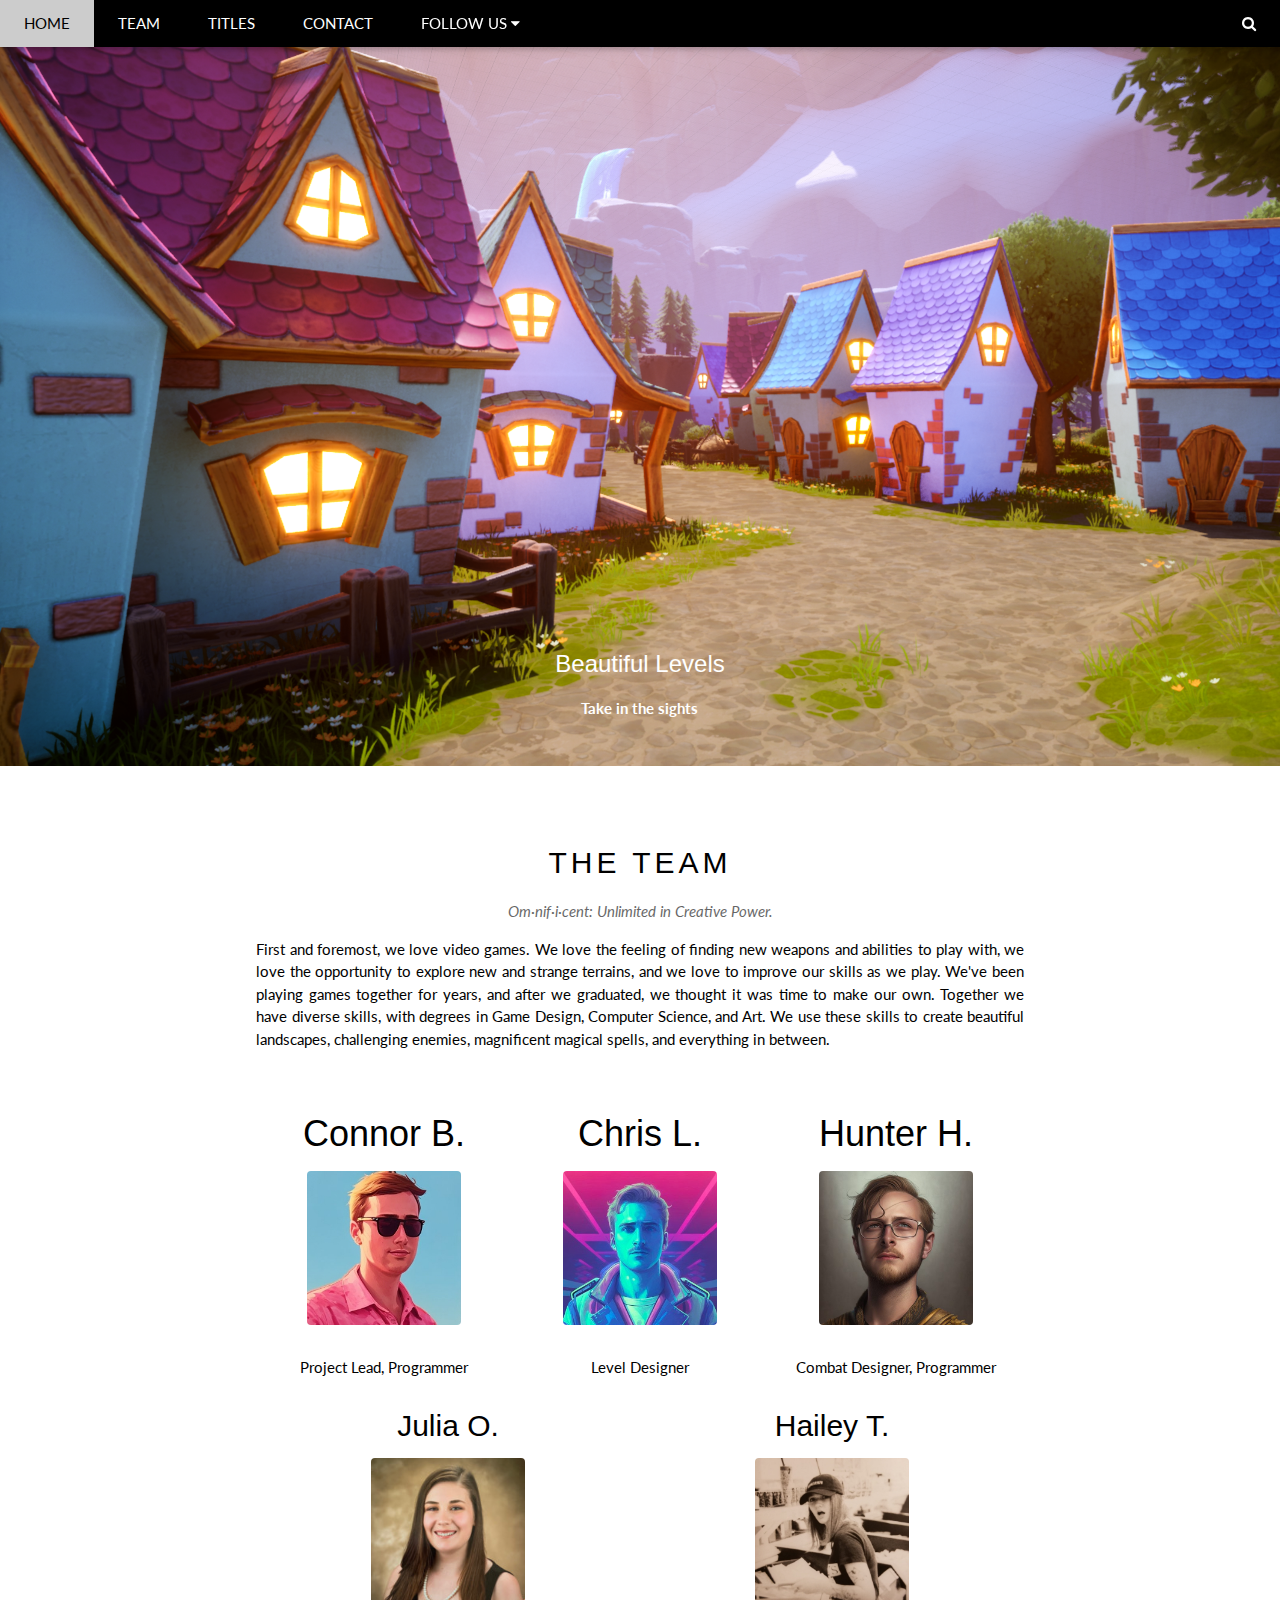
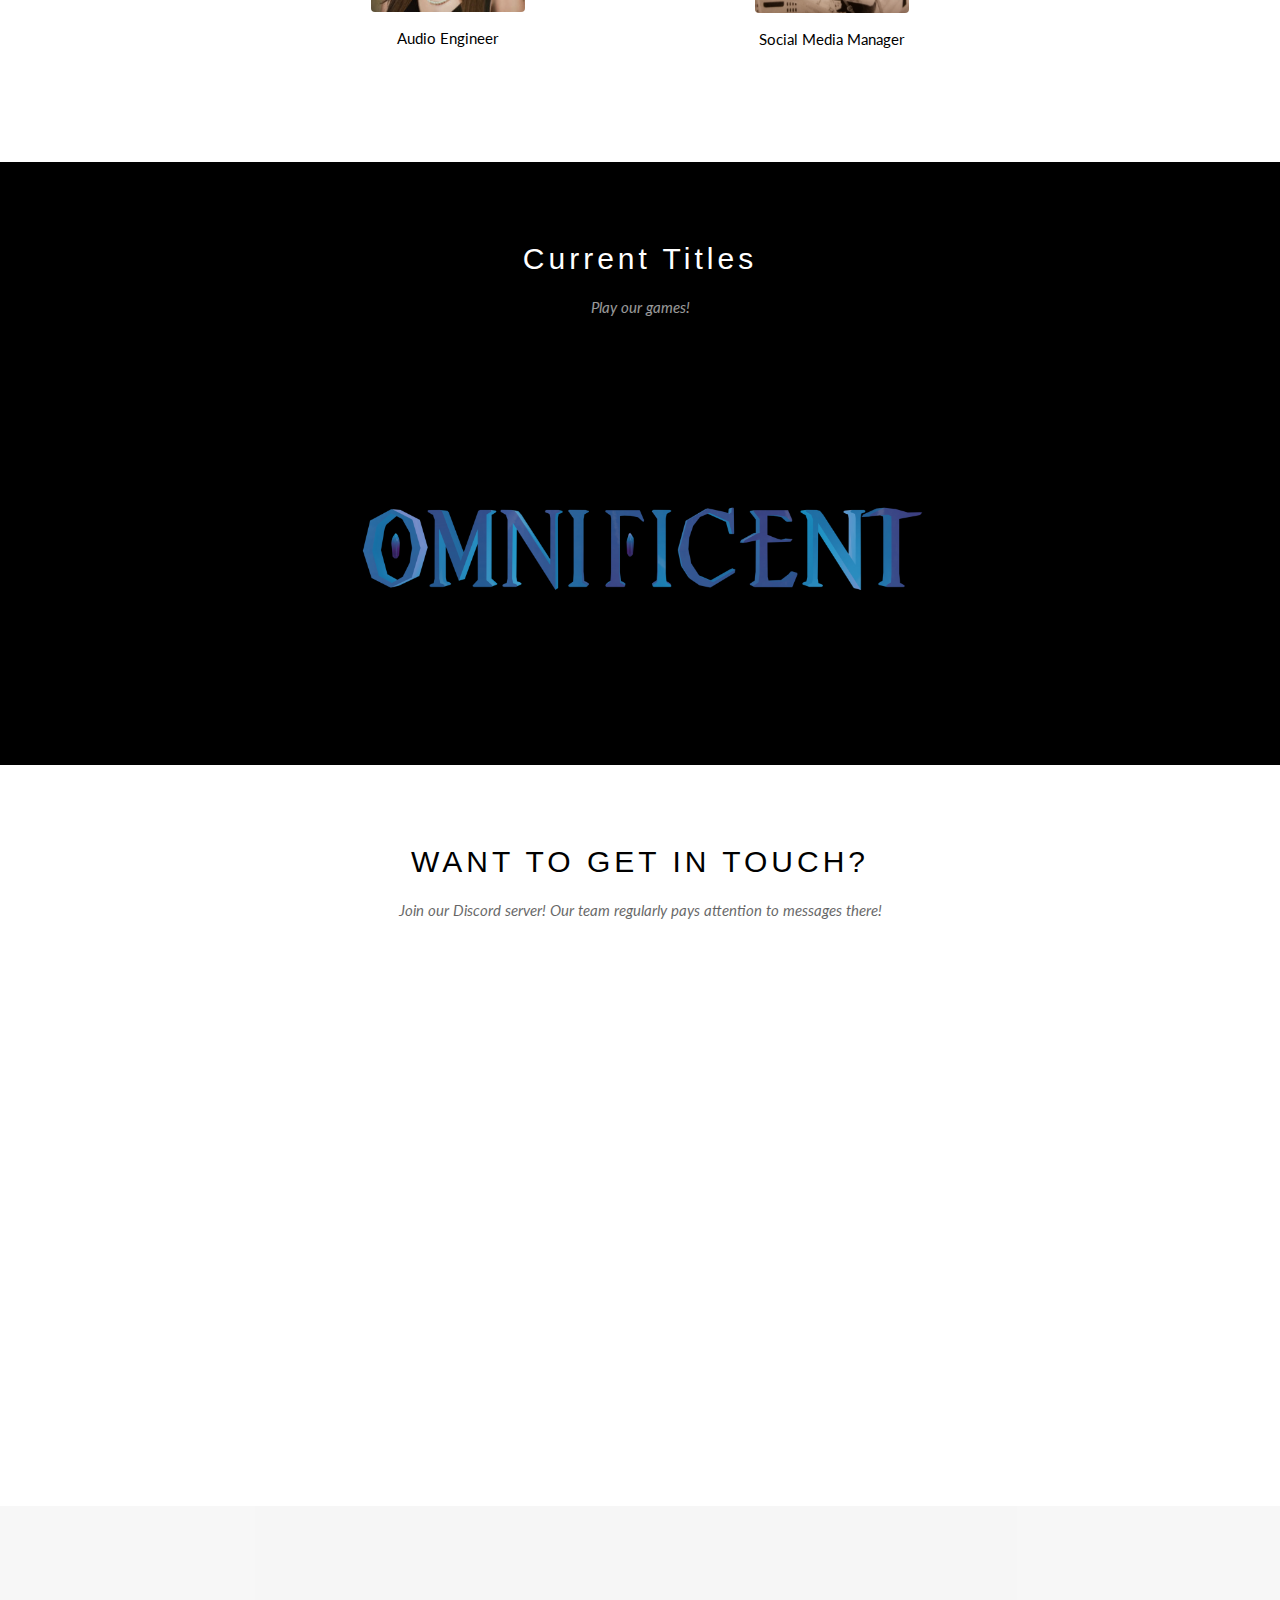
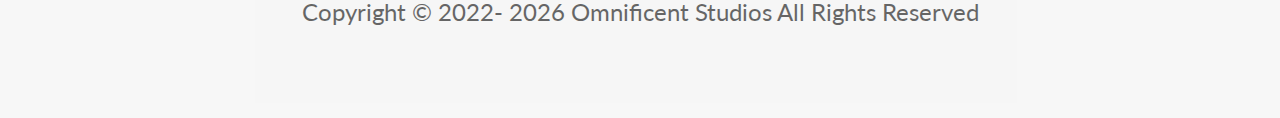
==== index.html @ 4ed0b1a4 "HOTDAWG" ====
<!DOCTYPE html>
<html lang="en">
<!-- todo -->

<head>
    <title>Omnificent Studios</title>
    <meta charset="UTF-8">
    <meta name="viewport" content="width=device-width, initial-scale=1">
    <link rel="stylesheet" href="https://www.w3schools.com/w3css/4/w3.css">
    <link rel="stylesheet" href="https://fonts.googleapis.com/css?family=Lato">
    <link rel="stylesheet" href="https://cdnjs.cloudflare.com/ajax/libs/font-awesome/4.7.0/css/font-awesome.min.css">
    <link rel="icon" type="image/x-icon" href="image/OmnificentLogo.png">
    <style>
        body {
            font-family: "Lato", sans-serif
        }

        .mySlides {
            display: none
        }
    </style>
</head>

<body>

    <!-- Navbar -->
    <div class="w3-top">
        <div class="w3-bar w3-black w3-card">
            <a class="w3-bar-item w3-button w3-padding-large w3-hide-medium w3-hide-large w3-right"
                href="javascript:void(0)" onclick="myFunction()" title="Toggle Navigation Menu"><i
                    class="fa fa-bars"></i></a>
            <a href="#" class="w3-bar-item w3-button w3-padding-large">HOME</a>
            <a href="#TEAM" class="w3-bar-item w3-button w3-padding-large w3-hide-small">TEAM</a>
            <a href="#TITLES" class="w3-bar-item w3-button w3-padding-large w3-hide-small">TITLES</a>
            <a href="#contact" class="w3-bar-item w3-button w3-padding-large w3-hide-small">CONTACT</a>
            <div class="w3-dropdown-hover w3-hide-small">
                <button class="w3-padding-large w3-button" title="More">FOLLOW US <i
                        class="fa fa-caret-down"></i></button>
                <div class="w3-dropdown-content w3-bar-block w3-card-4">
                    <a href="https://www.youtube.com/channel/UC7obiuzpJmPqvEyCqU0gZtw" target="_blank"
                        class="w3-bar-item w3-button">YouTube</a>
                    <a href="https://www.tiktok.com/@omnificentgame" target="_blank"
                        class="w3-bar-item w3-button">TikTok</a>
                    <a href="https://twitter.com/OmnificentGame" target="_blank"
                        class="w3-bar-item w3-button">Twitter</a>

                </div>
            </div>
            <a href="javascript:void(0)" class="w3-padding-large w3-hover-red w3-hide-small w3-right"><i
                    class="fa fa-search"></i></a>
        </div>
    </div>

    <!-- Navbar on small screens (remove the onclick attribute if you want the navbar to always show on top of the content when clicking on the links) -->
    <div id="navDemo" class="w3-bar-block w3-black w3-hide w3-hide-large w3-hide-medium w3-top" style="margin-top:46px">
        <a href="#TEAM" class="w3-bar-item w3-button w3-padding-large" onclick="myFunction()">TEAM</a>
        <a href="#TITLES" class="w3-bar-item w3-button w3-padding-large" onclick="myFunction()">TITLES</a>
        <a href="#contact" class="w3-bar-item w3-button w3-padding-large" onclick="myFunction()">CONTACT</a>
        <div class="w3-dropdown-hover">
            <button class="w3-padding-large w3-button" title="More">FOLLOW US <i class="fa fa-caret-down"></i></button>
            <div class="w3-dropdown-content w3-bar-block w3-card-4">
                <a href="https://www.youtube.com/channel/UC7obiuzpJmPqvEyCqU0gZtw" target="_blank"
                    class="w3-bar-item w3-button">YouTube</a>
                <a href="https://www.tiktok.com/@omnificentgame" target="_blank"
                    class="w3-bar-item w3-button">TikTok</a>
                <a href="https://twitter.com/OmnificentGame" target="_blank" class="w3-bar-item w3-button">Twitter</a>

            </div>
        </div>
    </div>

    <!-- Page content -->
    <div class="w3-content" style="max-width:2000px;margin-top:46px">

        <!-- Automatic Slideshow Images -->
        <div class="mySlides w3-display-container w3-center">
            <img src="image/VillageShot.png" style="width:100%">
            <div class="w3-display-bottommiddle w3-container w3-text-white w3-padding-32 w3-hide-small">
                <h3>Beautiful Levels</h3>
                <p><b>Take in the sights</b></p>
            </div>
        </div>
        <div class="mySlides w3-display-container w3-center">
            <img src="image/lighthouseShot.png" style="width:100%">
            <div class="w3-display-bottommiddle w3-container w3-text-white w3-padding-32 w3-hide-small">
                <h3>Peaceful Areas</h3>
                <p><b>Take a breather</b></p>
            </div>
        </div>
        <div class="mySlides w3-display-container w3-center">
            <img src="image/OmnificentEnemiesTeamUpShot.png" style="width:100%">
            <div class="w3-display-bottommiddle w3-container w3-text-white w3-padding-32 w3-hide-small">
                <h3>Spooky Enemies</h3>
                <p><b>Shoot em</b></p>
            </div>
        </div>

        <!-- The TEAM Section -->
        <div class="w3-container w3-content w3-center w3-padding-64" style="max-width:800px" id="TEAM">
            <h2 class="w3-wide">THE TEAM</h2>
            <p class="w3-opacity"><i>Om·​nif·​i·​cent: Unlimited in Creative Power.</i></p>
            <p class="w3-justify">First and foremost, we love video games. We love the feeling of finding new weapons
                and abilities to play with, we love the opportunity to explore new and strange terrains, and we love to
                improve our skills as we play. We've been playing games together for years, and after we graduated, we
                thought it was time to make our own. Together we have diverse skills, with degrees in
                Game Design, Computer Science, and Art. We use these skills to create beautiful landscapes, challenging
                enemies, magnificent magical spells, and everything in between.</p>
            <div class="w3-row w3-padding-32">
                <div class="w3-third">
                    <h1>Connor B.</h1>
                    <a href="https://www.linkedin.com/in/connor-bass-6b87a3230/" target="_blank"><img
                            src="image/connor.png" class="w3-round w3-margin-bottom" alt="Connor B."
                            style="width:60%"></a>
                    <p>Project Lead, Programmer</p>
                </div>
                <div class="w3-third">
                    <h1>Chris L.</h1>
                    <a href="https://www.linkedin.com/in/christopherlenhart/" target="_blank"><img src="image/chris.png"
                            class="w3-round w3-margin-bottom" alt="Chris L." style="width:60%"></a>
                    <p>Level Designer</p>
                </div>
                <div class="w3-third">
                    <h1>Hunter H.</h1>
                    <a href="https://www.linkedin.com/in/hunter-holbrook-2a7b76183/" target="_blank"><img
                            src="image/goatman.png" class="w3-round w3-margin-bottom" alt="Hunter H."
                            style="width:60%"></a>
                    <p>Combat Designer, Programmer</p>
                </div>
                <div class="w3-half">
                    <h2>Julia O.</h2>
                    <a href="https://www.linkedin.com/in/julia-oliver-1b2a55182/" target="_blank"><img
                            src="image/julia.jfif" class="w3-round" alt="Julia O." style="width:40%"></a>
                    <p>Audio Engineer</p>
                </div>

                <div class="w3-half">
                    <h2>Hailey T.</h2>
                    <a href="https://www.linkedin.com/in/hailey-tredo-a8a725162/" target="_blank"><img
                            src="image/hotdoghailey.jpg" class="w3-round" alt="Hailey T." style="width:40%"></a>
                    <p>Social Media Manager</p>
                </div>
            </div>
        </div>

        <!-- The Team Section -->
        <div class="w3-black" id="TITLES">
            <div class="w3-container w3-center w3-content w3-padding-64" style="max-width:800px">
                <h2 class="w3-wide w3-center">Current Titles</h2>
                <p class="w3-opacity w3-center"><i>Play our games!</i></p><br>
                <a href="https://store.steampowered.com/" target="_blank"><img src="image/transparentomnilogo.png"
                        class="w3-image" style="width:80%"></a>
            </div>
        </div>
    </div>



    <!-- The Contact Section -->
    <div class="w3-container w3-center w3-content w3-padding-64" style="max-width:800px" id="contact">
        <h2 class="w3-wide w3-center">WANT TO GET IN TOUCH?</h2>
        <p class="w3-opacity w3-center"><i>Join our Discord server! Our team regularly pays attention to messages
                there!</i></p>
        <iframe src="https://discord.com/widget?id=1019118614487502868&theme=dark" width="350" height="500"
            allowtransparency="true" frameborder="0"
            sandbox="allow-popups allow-popups-to-escape-sandbox allow-same-origin allow-scripts"></iframe>

    </div>

    <!-- End Page Content -->
    </div>

    <!-- Image of location/map -->
    <!-- <img src="image/omnitown.png" class="w3-image w3-greyscale-min" style="width:100%"> -->

    <!-- Footer -->
    <footer class="w3-container w3-padding-64 w3-center w3-opacity w3-light-grey w3-xlarge">
        <p style="text-align: center"> Copyright &copy; 2022-
            <script>document.write(new Date().getFullYear())</script> Omnificent Studios All Rights Reserved
        </p>
    </footer>

    <script>
        // Automatic Slideshow - change image every 4 seconds
        var myIndex = 0;
        carousel();

        function carousel() {
            var i;
            var x = document.getElementsByClassName("mySlides");
            for (i = 0; i < x.length; i++) {
                x[i].style.display = "none";
            }
            myIndex++;
            if (myIndex > x.length) { myIndex = 1 }
            x[myIndex - 1].style.display = "block";
            setTimeout(carousel, 4000);
        }

        // Used to toggle the menu on small screens when clicking on the menu button
        function myFunction() {
            var x = document.getElementById("navDemo");
            if (x.className.indexOf("w3-show") == -1) {
                x.className += " w3-show";
            } else {
                x.className = x.className.replace(" w3-show", "");
            }
        }

        // When the user clicks anywhere outside of the modal, close it
        var modal = document.getElementById('ticketModal');
        window.onclick = function (event) {
            if (event.target == modal) {
                modal.style.display = "none";
            }
        }
    </script>

</body>

</html>
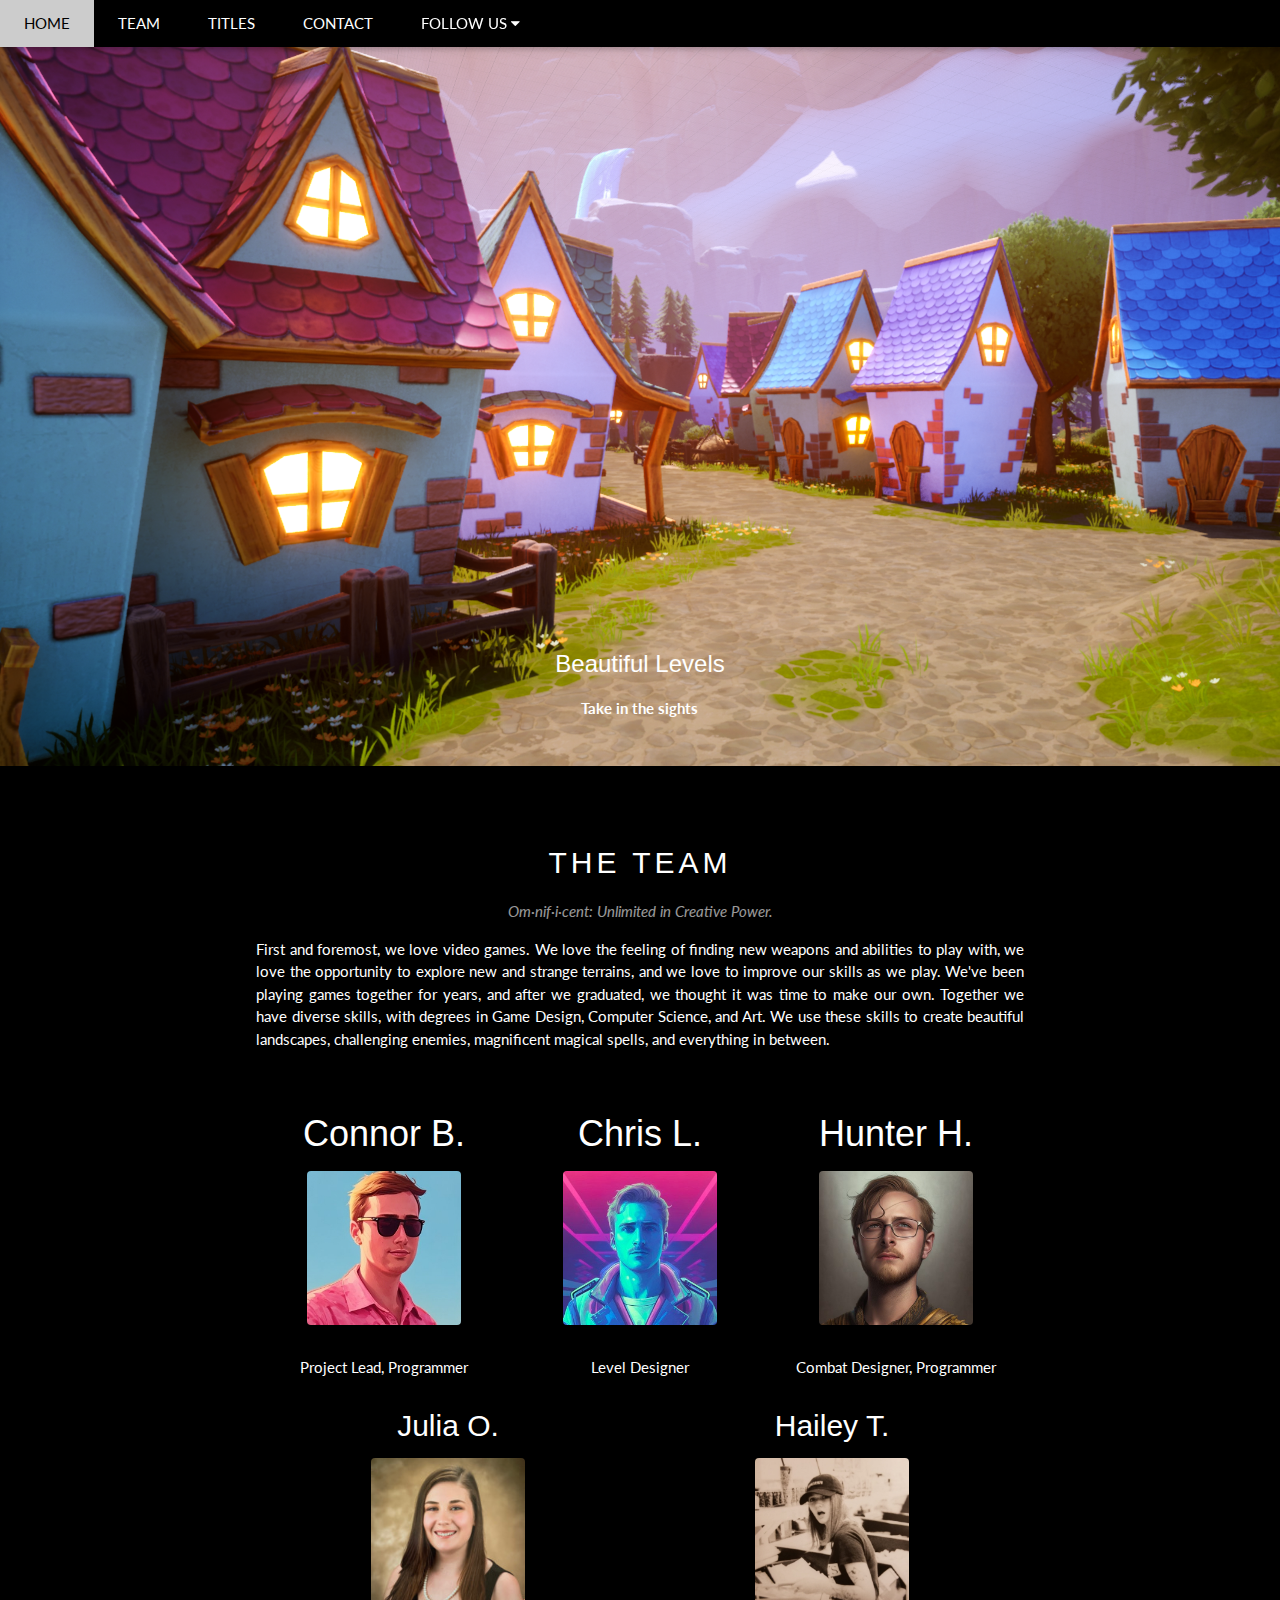
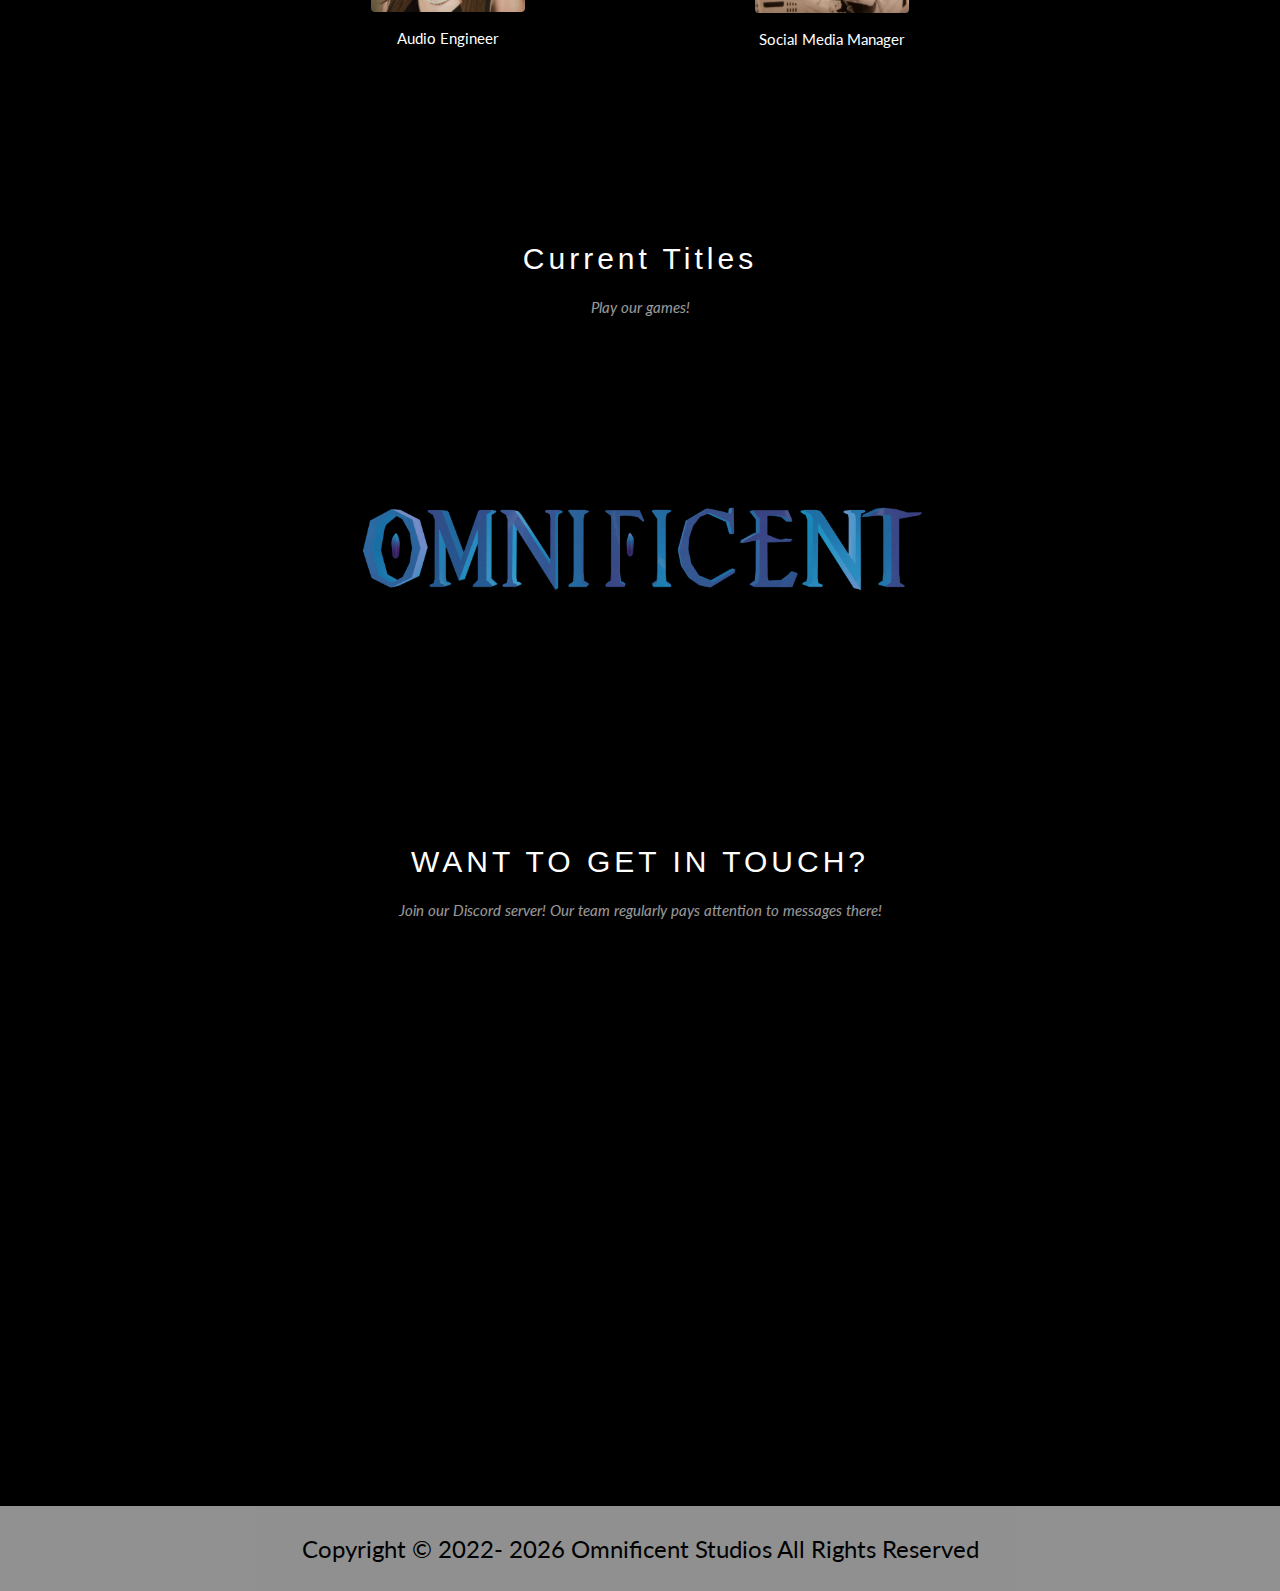
==== commit 95120ff4: "dark" ====
--- a/index.html
+++ b/index.html
@@ -21,7 +21,7 @@
     </style>
 </head>
 
-<body>
+<body class="w3-black">
 
     <!-- Navbar -->
     <div class="w3-top">
@@ -46,8 +46,7 @@
 
                 </div>
             </div>
-            <a href="javascript:void(0)" class="w3-padding-large w3-hover-red w3-hide-small w3-right"><i
-                    class="fa fa-search"></i></a>
+            
         </div>
     </div>
 
@@ -70,7 +69,7 @@
     </div>
 
     <!-- Page content -->
-    <div class="w3-content" style="max-width:2000px;margin-top:46px">
+    <div class="w3-content w3-black" style="max-width:2000px;margin-top:46px">
 
         <!-- Automatic Slideshow Images -->
         <div class="mySlides w3-display-container w3-center">
@@ -96,7 +95,7 @@
         </div>
 
         <!-- The TEAM Section -->
-        <div class="w3-container w3-content w3-center w3-padding-64" style="max-width:800px" id="TEAM">
+        <div class="w3-container w3-black w3-content w3-center w3-padding-64" style="max-width:800px" id="TEAM">
             <h2 class="w3-wide">THE TEAM</h2>
             <p class="w3-opacity"><i>Om·​nif·​i·​cent: Unlimited in Creative Power.</i></p>
             <p class="w3-justify">First and foremost, we love video games. We love the feeling of finding new weapons
@@ -156,7 +155,7 @@
 
 
     <!-- The Contact Section -->
-    <div class="w3-container w3-center w3-content w3-padding-64" style="max-width:800px" id="contact">
+    <div class="w3-container w3-black w3-center w3-content w3-padding-64" style="max-width:800px" id="contact">
         <h2 class="w3-wide w3-center">WANT TO GET IN TOUCH?</h2>
         <p class="w3-opacity w3-center"><i>Join our Discord server! Our team regularly pays attention to messages
                 there!</i></p>
@@ -173,7 +172,7 @@
     <!-- <img src="image/omnitown.png" class="w3-image w3-greyscale-min" style="width:100%"> -->
 
     <!-- Footer -->
-    <footer class="w3-container w3-padding-64 w3-center w3-opacity w3-light-grey w3-xlarge">
+    <footer class="w3-container w3-black  w3-center w3-opacity w3-light-grey w3-xlarge">
         <p style="text-align: center"> Copyright &copy; 2022-
             <script>document.write(new Date().getFullYear())</script> Omnificent Studios All Rights Reserved
         </p>
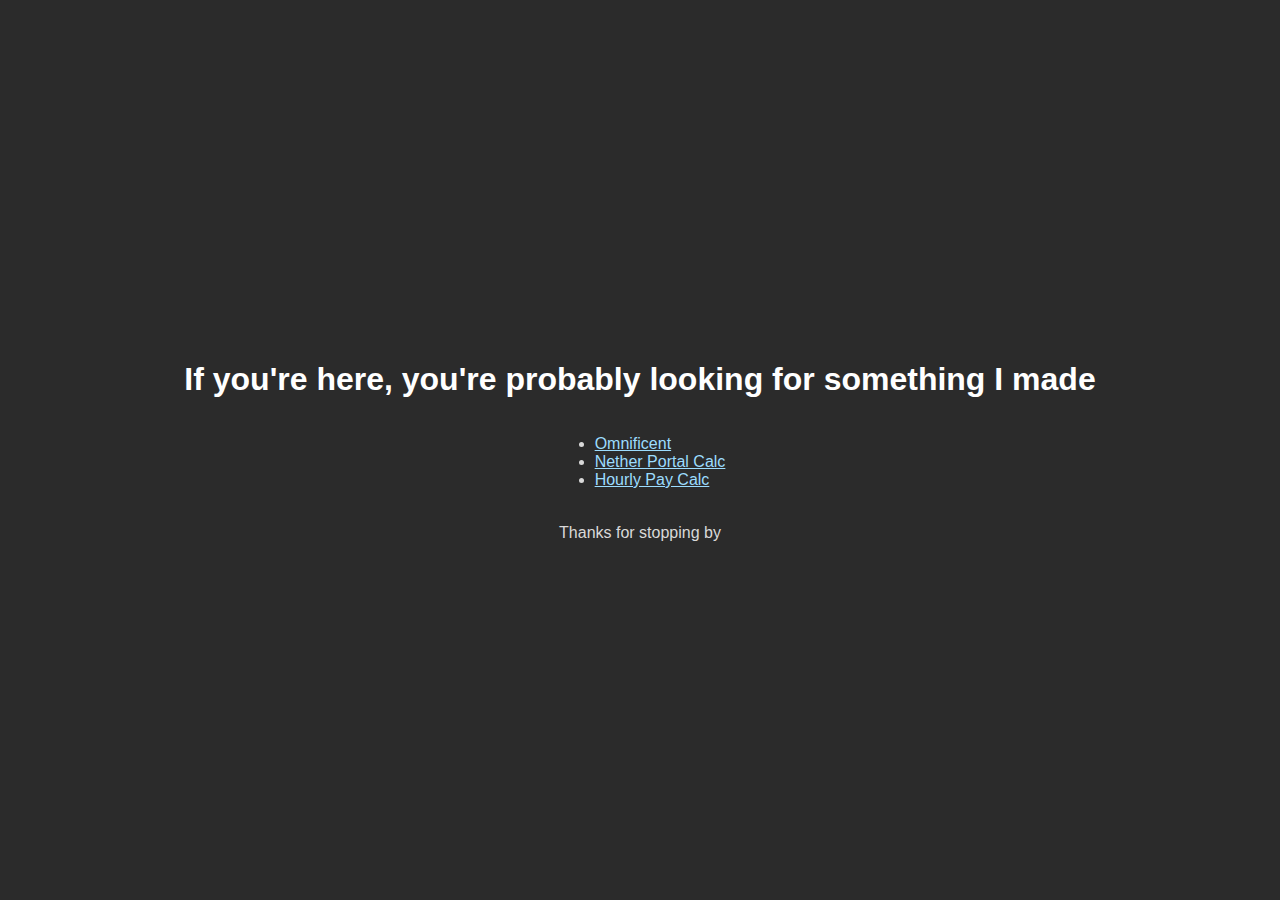
==== commit 5d58847d: "changed files around" ====
--- a/index.html
+++ b/index.html
@@ -1,219 +1,21 @@
+<!-- html boilerplate -->
 <!DOCTYPE html>
 <html lang="en">
-<!-- todo -->
+<head>
+    <meta charset="UTF-8">
+    <title>My stuff</title>
+</head>
+<body>
 
-<head>
-    <title>Omnificent Studios</title>
-    <meta charset="UTF-8">
-    <meta name="viewport" content="width=device-width, initial-scale=1">
-    <link rel="stylesheet" href="https://www.w3schools.com/w3css/4/w3.css">
-    <link rel="stylesheet" href="https://fonts.googleapis.com/css?family=Lato">
-    <link rel="stylesheet" href="https://cdnjs.cloudflare.com/ajax/libs/font-awesome/4.7.0/css/font-awesome.min.css">
-    <link rel="icon" type="image/x-icon" href="image/OmnificentLogo.png">
-    <style>
-        body {
-            font-family: "Lato", sans-serif
-        }
+    <link rel="stylesheet" href="nethercalc.css">
+    <h1>If you're here, you're probably looking for something I made</h1>
+    <ul>
+        
+        <li> <a href="omnificent.html">Omnificent</a> </li>
+        <li> <a href="nethercalc.html">Nether Portal Calc</a> </li>
+        <li> <a href="moneycalc.html">Hourly Pay Calc</a> </li>
+    </ul>
+    <p>Thanks for stopping by</p>
+</body>
+</html>
 
-        .mySlides {
-            display: none
-        }
-    </style>
-</head>
-
-<body class="w3-black">
-
-    <!-- Navbar -->
-    <div class="w3-top">
-        <div class="w3-bar w3-black w3-card">
-            <a class="w3-bar-item w3-button w3-padding-large w3-hide-medium w3-hide-large w3-right"
-                href="javascript:void(0)" onclick="myFunction()" title="Toggle Navigation Menu"><i
-                    class="fa fa-bars"></i></a>
-            <a href="#" class="w3-bar-item w3-button w3-padding-large">HOME</a>
-            <a href="#TEAM" class="w3-bar-item w3-button w3-padding-large w3-hide-small">TEAM</a>
-            <a href="#TITLES" class="w3-bar-item w3-button w3-padding-large w3-hide-small">TITLES</a>
-            <a href="#contact" class="w3-bar-item w3-button w3-padding-large w3-hide-small">CONTACT</a>
-            <div class="w3-dropdown-hover w3-hide-small">
-                <button class="w3-padding-large w3-button" title="More">FOLLOW US <i
-                        class="fa fa-caret-down"></i></button>
-                <div class="w3-dropdown-content w3-bar-block w3-card-4">
-                    <a href="https://www.youtube.com/channel/UC7obiuzpJmPqvEyCqU0gZtw" target="_blank"
-                        class="w3-bar-item w3-button">YouTube</a>
-                    <a href="https://www.tiktok.com/@omnificentgame" target="_blank"
-                        class="w3-bar-item w3-button">TikTok</a>
-                    <a href="https://twitter.com/OmnificentGame" target="_blank"
-                        class="w3-bar-item w3-button">Twitter</a>
-
-                </div>
-            </div>
-            
-        </div>
-    </div>
-
-    <!-- Navbar on small screens (remove the onclick attribute if you want the navbar to always show on top of the content when clicking on the links) -->
-    <div id="navDemo" class="w3-bar-block w3-black w3-hide w3-hide-large w3-hide-medium w3-top" style="margin-top:46px">
-        <a href="#TEAM" class="w3-bar-item w3-button w3-padding-large" onclick="myFunction()">TEAM</a>
-        <a href="#TITLES" class="w3-bar-item w3-button w3-padding-large" onclick="myFunction()">TITLES</a>
-        <a href="#contact" class="w3-bar-item w3-button w3-padding-large" onclick="myFunction()">CONTACT</a>
-        <div class="w3-dropdown-hover">
-            <button class="w3-padding-large w3-button" title="More">FOLLOW US <i class="fa fa-caret-down"></i></button>
-            <div class="w3-dropdown-content w3-bar-block w3-card-4">
-                <a href="https://www.youtube.com/channel/UC7obiuzpJmPqvEyCqU0gZtw" target="_blank"
-                    class="w3-bar-item w3-button">YouTube</a>
-                <a href="https://www.tiktok.com/@omnificentgame" target="_blank"
-                    class="w3-bar-item w3-button">TikTok</a>
-                <a href="https://twitter.com/OmnificentGame" target="_blank" class="w3-bar-item w3-button">Twitter</a>
-
-            </div>
-        </div>
-    </div>
-
-    <!-- Page content -->
-    <div class="w3-content w3-black" style="max-width:2000px;margin-top:46px">
-
-        <!-- Automatic Slideshow Images -->
-        <div class="mySlides w3-display-container w3-center">
-            <img src="image/VillageShot.png" style="width:100%">
-            <div class="w3-display-bottommiddle w3-container w3-text-white w3-padding-32 w3-hide-small">
-                <h3>Beautiful Levels</h3>
-                <p><b>Take in the sights</b></p>
-            </div>
-        </div>
-        <div class="mySlides w3-display-container w3-center">
-            <img src="image/lighthouseShot.png" style="width:100%">
-            <div class="w3-display-bottommiddle w3-container w3-text-white w3-padding-32 w3-hide-small">
-                <h3>Peaceful Areas</h3>
-                <p><b>Take a breather</b></p>
-            </div>
-        </div>
-        <div class="mySlides w3-display-container w3-center">
-            <img src="image/OmnificentEnemiesTeamUpShot.png" style="width:100%">
-            <div class="w3-display-bottommiddle w3-container w3-text-white w3-padding-32 w3-hide-small">
-                <h3>Spooky Enemies</h3>
-                <p><b>Shoot em</b></p>
-            </div>
-        </div>
-
-        <!-- The TEAM Section -->
-        <div class="w3-container w3-black w3-content w3-center w3-padding-64" style="max-width:800px" id="TEAM">
-            <h2 class="w3-wide">THE TEAM</h2>
-            <p class="w3-opacity"><i>Om·​nif·​i·​cent: Unlimited in Creative Power.</i></p>
-            <p class="w3-justify">First and foremost, we love video games. We love the feeling of finding new weapons
-                and abilities to play with, we love the opportunity to explore new and strange terrains, and we love to
-                improve our skills as we play. We've been playing games together for years, and after we graduated, we
-                thought it was time to make our own. Together we have diverse skills, with degrees in
-                Game Design, Computer Science, and Art. We use these skills to create beautiful landscapes, challenging
-                enemies, magnificent magical spells, and everything in between.</p>
-            <div class="w3-row w3-padding-32">
-                <div class="w3-third">
-                    <h1>Connor B.</h1>
-                    <a href="https://www.linkedin.com/in/connor-bass-6b87a3230/" target="_blank"><img
-                            src="image/connor.png" class="w3-round w3-margin-bottom" alt="Connor B."
-                            style="width:60%"></a>
-                    <p>Project Lead, Programmer</p>
-                </div>
-                <div class="w3-third">
-                    <h1>Chris L.</h1>
-                    <a href="https://www.linkedin.com/in/christopherlenhart/" target="_blank"><img src="image/chris.png"
-                            class="w3-round w3-margin-bottom" alt="Chris L." style="width:60%"></a>
-                    <p>Level Designer</p>
-                </div>
-                <div class="w3-third">
-                    <h1>Hunter H.</h1>
-                    <a href="https://www.linkedin.com/in/hunter-holbrook-2a7b76183/" target="_blank"><img
-                            src="image/goatman.png" class="w3-round w3-margin-bottom" alt="Hunter H."
-                            style="width:60%"></a>
-                    <p>Combat Designer, Programmer</p>
-                </div>
-                <div class="w3-half">
-                    <h2>Julia O.</h2>
-                    <a href="https://www.linkedin.com/in/julia-oliver-1b2a55182/" target="_blank"><img
-                            src="image/julia.jfif" class="w3-round" alt="Julia O." style="width:40%"></a>
-                    <p>Audio Engineer</p>
-                </div>
-
-                <div class="w3-half">
-                    <h2>Hailey T.</h2>
-                    <a href="https://www.linkedin.com/in/hailey-tredo-a8a725162/" target="_blank"><img
-                            src="image/hotdoghailey.jpg" class="w3-round" alt="Hailey T." style="width:40%"></a>
-                    <p>Social Media Manager</p>
-                </div>
-            </div>
-        </div>
-
-        <!-- The Team Section -->
-        <div class="w3-black" id="TITLES">
-            <div class="w3-container w3-center w3-content w3-padding-64" style="max-width:800px">
-                <h2 class="w3-wide w3-center">Current Titles</h2>
-                <p class="w3-opacity w3-center"><i>Play our games!</i></p><br>
-                <a href="https://store.steampowered.com/" target="_blank"><img src="image/transparentomnilogo.png"
-                        class="w3-image" style="width:80%"></a>
-            </div>
-        </div>
-    </div>
-
-
-
-    <!-- The Contact Section -->
-    <div class="w3-container w3-black w3-center w3-content w3-padding-64" style="max-width:800px" id="contact">
-        <h2 class="w3-wide w3-center">WANT TO GET IN TOUCH?</h2>
-        <p class="w3-opacity w3-center"><i>Join our Discord server! Our team regularly pays attention to messages
-                there!</i></p>
-        <iframe src="https://discord.com/widget?id=1019118614487502868&theme=dark" width="350" height="500"
-            allowtransparency="true" frameborder="0"
-            sandbox="allow-popups allow-popups-to-escape-sandbox allow-same-origin allow-scripts"></iframe>
-
-    </div>
-
-    <!-- End Page Content -->
-    </div>
-
-    <!-- Image of location/map -->
-    <!-- <img src="image/omnitown.png" class="w3-image w3-greyscale-min" style="width:100%"> -->
-
-    <!-- Footer -->
-    <footer class="w3-container w3-black  w3-center w3-opacity w3-light-grey w3-xlarge">
-        <p style="text-align: center"> Copyright &copy; 2022-
-            <script>document.write(new Date().getFullYear())</script> Omnificent Studios All Rights Reserved
-        </p>
-    </footer>
-
-    <script>
-        // Automatic Slideshow - change image every 4 seconds
-        var myIndex = 0;
-        carousel();
-
-        function carousel() {
-            var i;
-            var x = document.getElementsByClassName("mySlides");
-            for (i = 0; i < x.length; i++) {
-                x[i].style.display = "none";
-            }
-            myIndex++;
-            if (myIndex > x.length) { myIndex = 1 }
-            x[myIndex - 1].style.display = "block";
-            setTimeout(carousel, 4000);
-        }
-
-        // Used to toggle the menu on small screens when clicking on the menu button
-        function myFunction() {
-            var x = document.getElementById("navDemo");
-            if (x.className.indexOf("w3-show") == -1) {
-                x.className += " w3-show";
-            } else {
-                x.className = x.className.replace(" w3-show", "");
-            }
-        }
-
-        // When the user clicks anywhere outside of the modal, close it
-        var modal = document.getElementById('ticketModal');
-        window.onclick = function (event) {
-            if (event.target == modal) {
-                modal.style.display = "none";
-            }
-        }
-    </script>
-
-</body>
-
-</html>--- a/nethercalc.css
+++ b/nethercalc.css
@@ -0,0 +1,53 @@
+body {
+    background-color: #2B2B2B;
+    color: #D9D9D9;
+    font-family: Arial, sans-serif;
+}
+
+html,
+body {
+    margin: 0;
+    padding: 0;
+    height: 100%;
+}
+
+body {
+    display: flex;
+    flex-direction: column;
+    justify-content: center;
+    align-items: center;
+}
+
+
+a {
+    color: #9CDCFE;
+}
+
+h1,
+h2,
+h3,
+h4,
+h5,
+h6 {
+    color: #FFFFFF;
+}
+
+p {
+    line-height: 1.5;
+}
+
+button,
+input[type="submit"] {
+    background-color: #3C3C3C;
+    color: #D9D9D9;
+    border: none;
+    padding: 0.5rem 1rem;
+    border-radius: 4px;
+}
+
+button:hover,
+input[type="submit"]:hover {
+    background-color: #4C4C4C;
+}
+
+/* You can add more styles for other HTML elements as needed */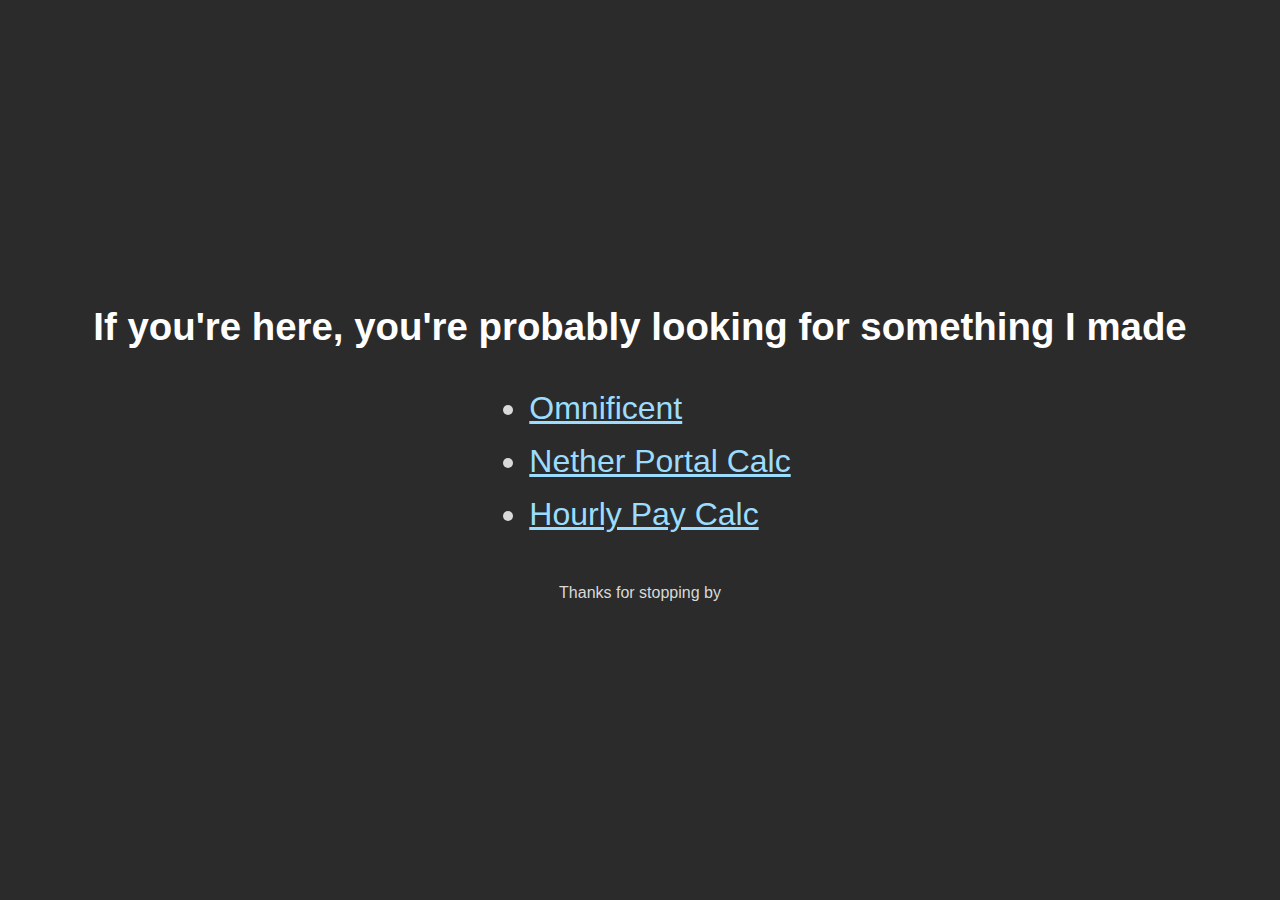
==== commit 90bcae6f: "big shuffle" ====
--- a/index.html
+++ b/index.html
@@ -7,13 +7,13 @@
 </head>
 <body>
 
-    <link rel="stylesheet" href="nethercalc.css">
+    <link rel="stylesheet" href="index.css">
     <h1>If you're here, you're probably looking for something I made</h1>
     <ul>
         
         <li> <a href="omnificent.html">Omnificent</a> </li>
-        <li> <a href="nethercalc.html">Nether Portal Calc</a> </li>
-        <li> <a href="moneycalc.html">Hourly Pay Calc</a> </li>
+        <li> <a href="nethercalc/nethercalc.html">Nether Portal Calc</a> </li>
+        <li> <a href="hourlypay/moneycalc.html">Hourly Pay Calc</a> </li>
     </ul>
     <p>Thanks for stopping by</p>
 </body>
--- a/index.css
+++ b/index.css
@@ -0,0 +1,69 @@
+body {
+    background-color: #2B2B2B;
+    color: #D9D9D9;
+    font-family: Arial, sans-serif;
+}
+
+html,
+body {
+    margin: 0;
+    padding: 0;
+    height: 100%;
+}
+
+body {
+    display: flex;
+    flex-direction: column;
+    justify-content: center;
+    align-items: center;
+}
+
+
+a {
+    color: #9CDCFE;
+}
+
+h1 {
+    /* change font size so each h1 takes up width of viewport */
+    font-size: 3vw;
+}
+h2{
+    font-size: 2vw;
+}
+input[type="text"] {
+    font-size: 3vw;
+}
+h1,
+h2,
+h3,
+h4,
+h5,
+h6 {
+    color: #FFFFFF;
+}
+
+p {
+    line-height: 1.5;
+}
+
+button,
+input[type="submit"] {
+    background-color: #3C3C3C;
+    color: #D9D9D9;
+    border: none;
+    padding: 0.5rem 1rem;
+    border-radius: 4px;
+}
+
+button:hover,
+input[type="submit"]:hover {
+    background-color: #4C4C4C;
+}
+
+li{
+    font-size: 2.5vw;
+    /* gap between list items */
+    margin-bottom: 1rem;
+}
+
+/* You can add more styles for other HTML elements as needed */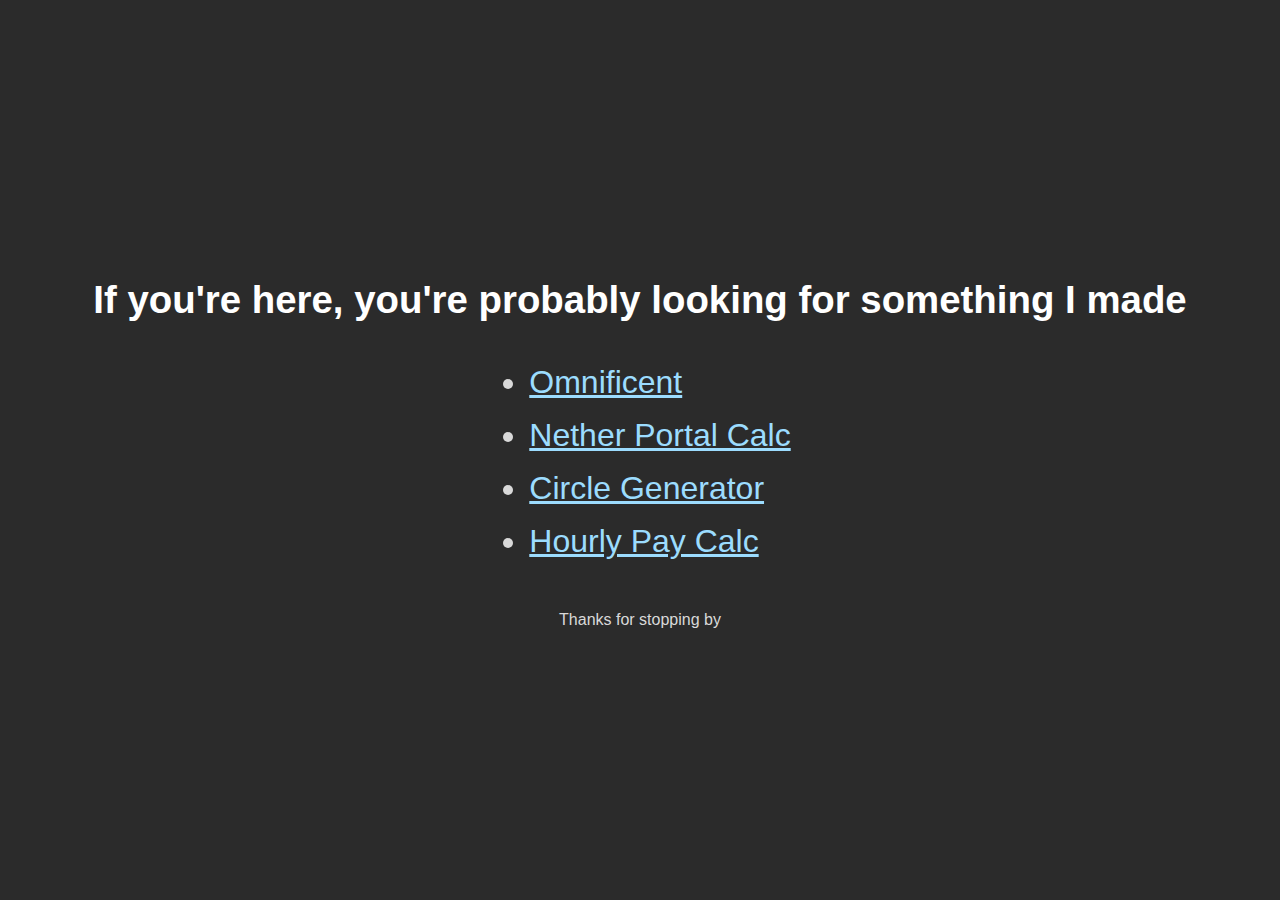
==== commit bf28fc98: "circle generator" ====
--- a/index.html
+++ b/index.html
@@ -11,8 +11,9 @@
     <h1>If you're here, you're probably looking for something I made</h1>
     <ul>
         
-        <li> <a href="omnificent.html">Omnificent</a> </li>
+        <li> <a href="omnificent/omnificent.html">Omnificent</a> </li>
         <li> <a href="nethercalc/nethercalc.html">Nether Portal Calc</a> </li>
+        <li> <a href="circle/circle.html">Circle Generator</a></li>
         <li> <a href="hourlypay/moneycalc.html">Hourly Pay Calc</a> </li>
     </ul>
     <p>Thanks for stopping by</p>
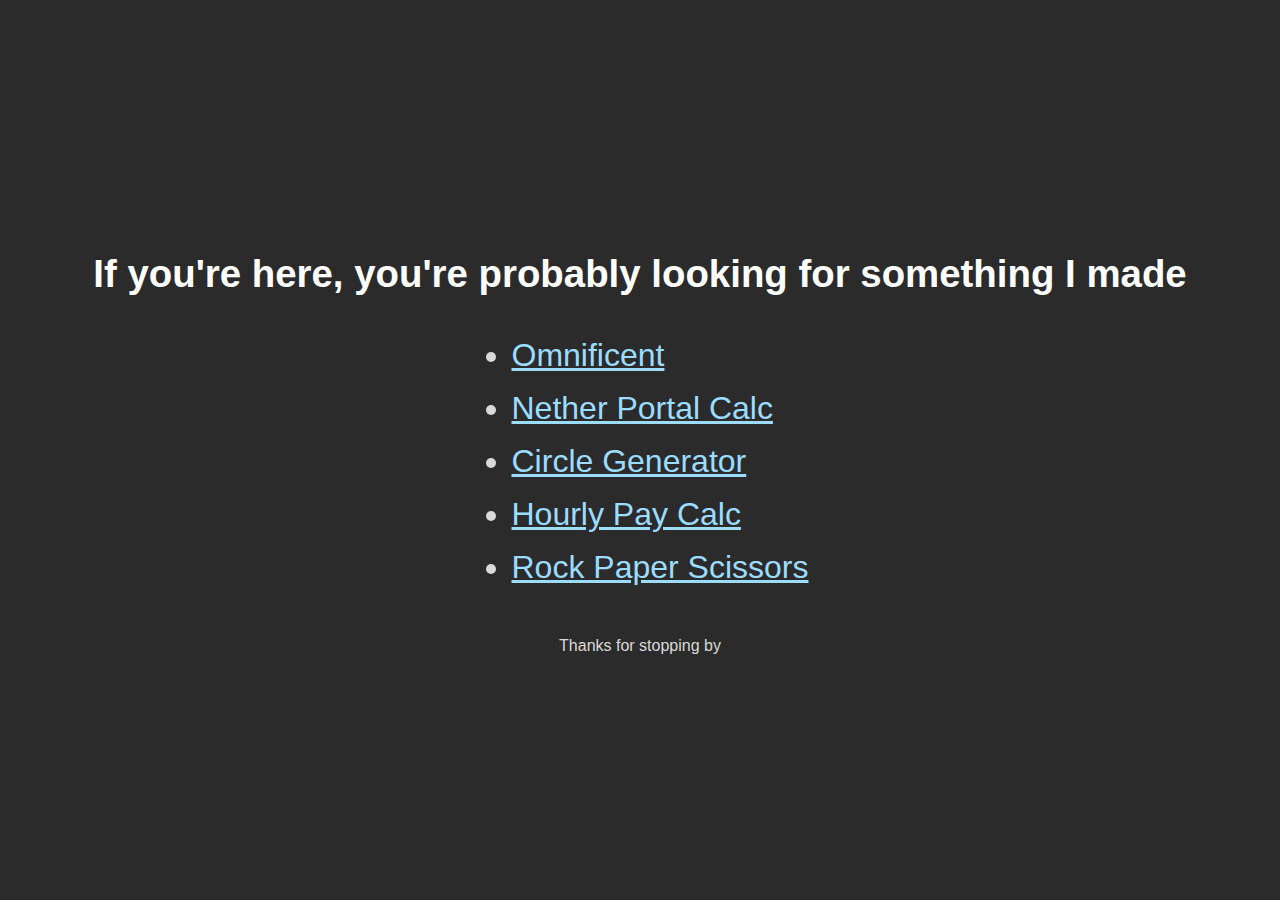
==== commit 4c9c9a80: "rock paper scissors" ====
--- a/index.html
+++ b/index.html
@@ -15,6 +15,7 @@
         <li> <a href="nethercalc/nethercalc.html">Nether Portal Calc</a> </li>
         <li> <a href="circle/circle.html">Circle Generator</a></li>
         <li> <a href="hourlypay/moneycalc.html">Hourly Pay Calc</a> </li>
+        <li> <a href="rps/rps.html">Rock Paper Scissors</a> </li>
     </ul>
     <p>Thanks for stopping by</p>
 </body>
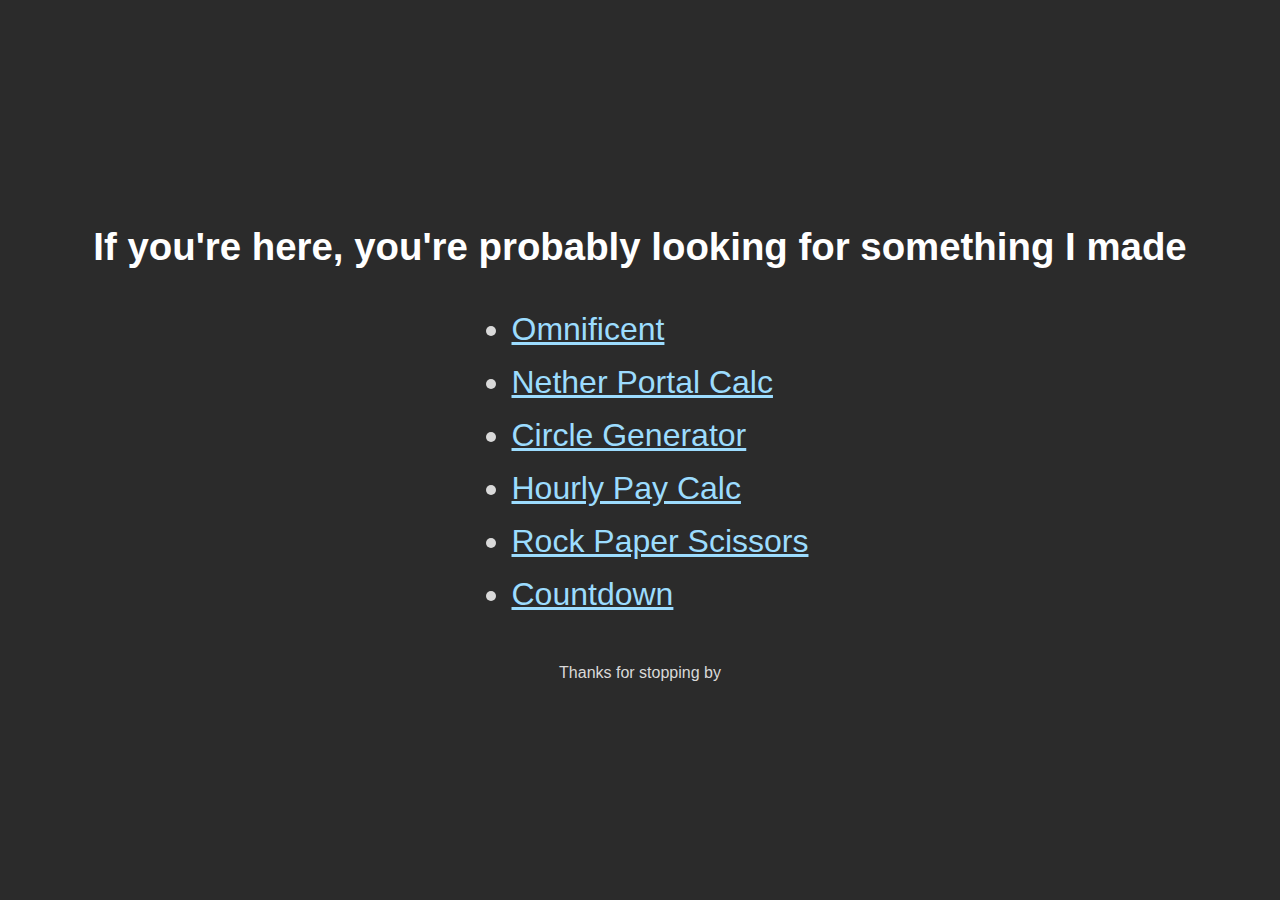
==== commit 787511b3: "countdown" ====
--- a/index.html
+++ b/index.html
@@ -1,23 +1,26 @@
 <!-- html boilerplate -->
 <!DOCTYPE html>
 <html lang="en">
+
 <head>
     <meta charset="UTF-8">
     <title>My stuff</title>
 </head>
+
 <body>
 
     <link rel="stylesheet" href="index.css">
     <h1>If you're here, you're probably looking for something I made</h1>
     <ul>
-        
+
         <li> <a href="omnificent/omnificent.html">Omnificent</a> </li>
         <li> <a href="nethercalc/nethercalc.html">Nether Portal Calc</a> </li>
         <li> <a href="circle/circle.html">Circle Generator</a></li>
         <li> <a href="hourlypay/moneycalc.html">Hourly Pay Calc</a> </li>
         <li> <a href="rps/rps.html">Rock Paper Scissors</a> </li>
+        <li> <a href="countsite/countdown.html">Countdown</a> </li>
     </ul>
     <p>Thanks for stopping by</p>
 </body>
-</html>
 
+</html>